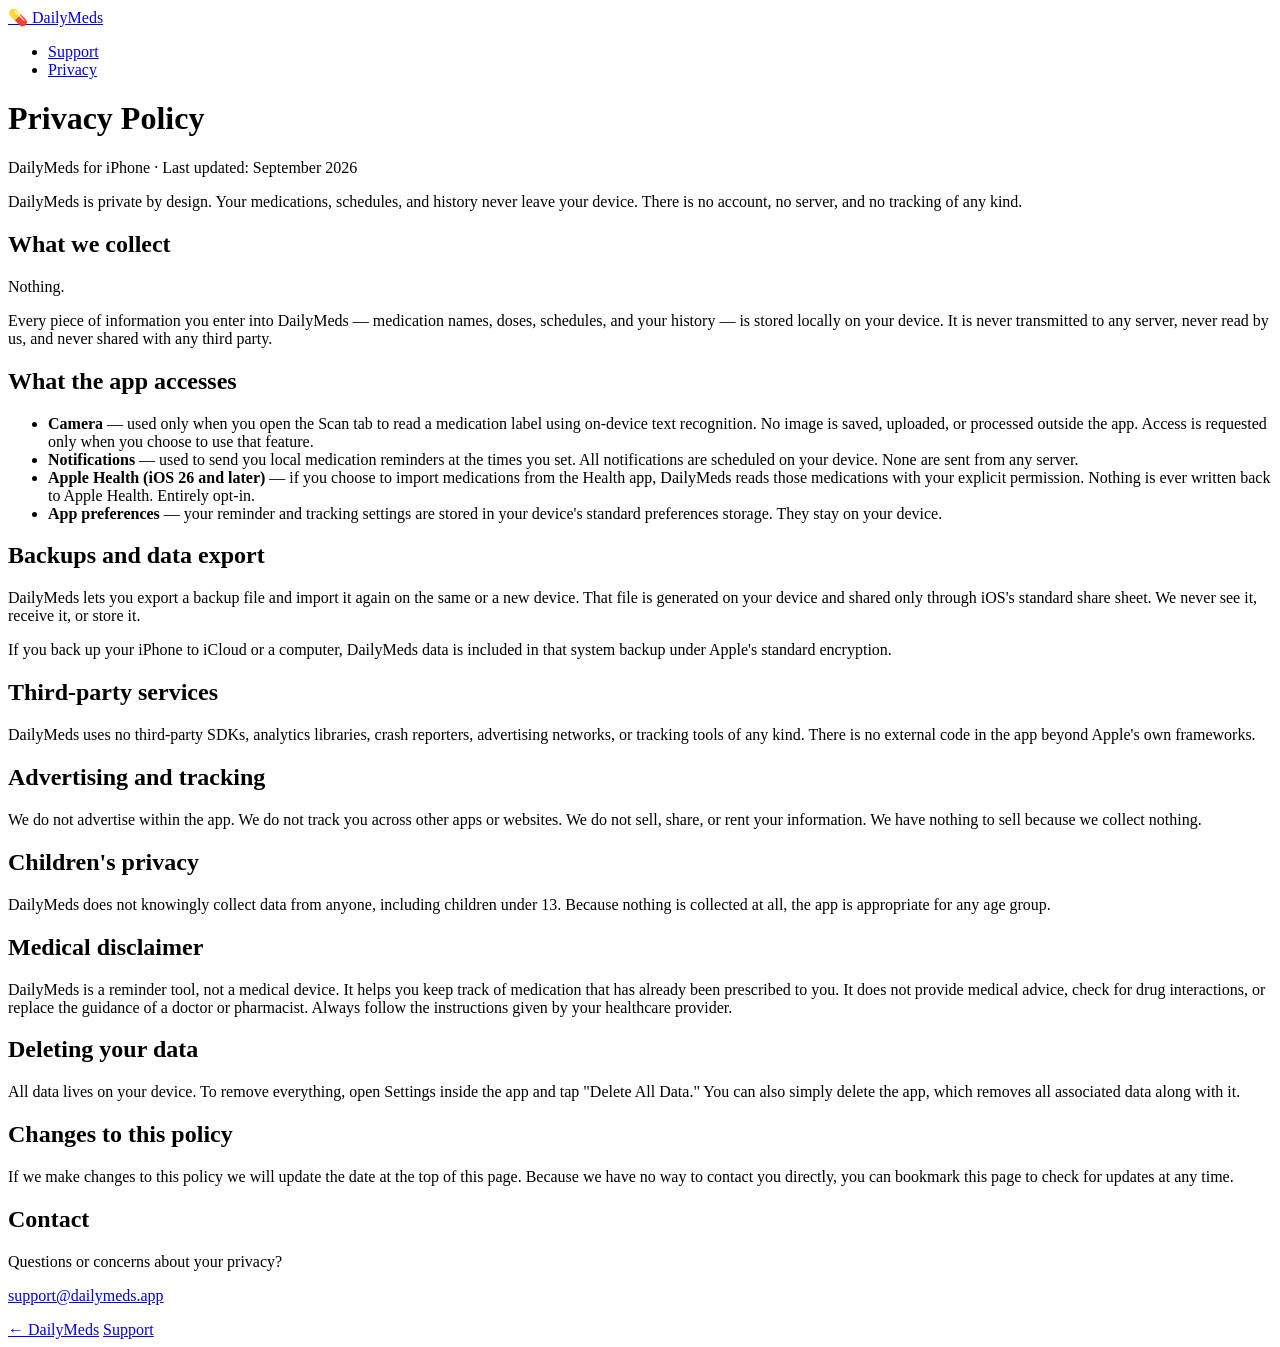
==== web/privacy/index.html @ ecca373b "Add web: landing page, support, privacy (dailymeds.figoodle.com)" ====
<!DOCTYPE html>
<html lang="en">
<head>
  <meta charset="UTF-8" />
  <meta name="viewport" content="width=device-width, initial-scale=1.0" />
  <title>Privacy Policy — DailyMeds</title>
  <link rel="stylesheet" href="/style.css" />
  <meta name="robots" content="noindex" />
</head>
<body>

<nav>
  <a class="nav-brand" href="/">💊 DailyMeds</a>
  <ul class="nav-links">
    <li><a href="/support/">Support</a></li>
    <li><a href="/privacy/">Privacy</a></li>
  </ul>
</nav>

<div class="page-header">
  <h1>Privacy Policy</h1>
  <p class="meta">DailyMeds for iPhone · Last updated: September 2026</p>
</div>

<section>
  <div class="highlight">
    DailyMeds is private by design. Your medications, schedules, and history never leave your device. There is no account, no server, and no tracking of any kind.
  </div>
</section>

<section>
  <h2>What we collect</h2>
  <p>Nothing.</p>
  <p>Every piece of information you enter into DailyMeds — medication names, doses, schedules, and your history — is stored locally on your device. It is never transmitted to any server, never read by us, and never shared with any third party.</p>
</section>

<section>
  <h2>What the app accesses</h2>
  <ul>
    <li><strong>Camera</strong> — used only when you open the Scan tab to read a medication label using on-device text recognition. No image is saved, uploaded, or processed outside the app. Access is requested only when you choose to use that feature.</li>
    <li><strong>Notifications</strong> — used to send you local medication reminders at the times you set. All notifications are scheduled on your device. None are sent from any server.</li>
    <li><strong>Apple Health (iOS 26 and later)</strong> — if you choose to import medications from the Health app, DailyMeds reads those medications with your explicit permission. Nothing is ever written back to Apple Health. Entirely opt-in.</li>
    <li><strong>App preferences</strong> — your reminder and tracking settings are stored in your device's standard preferences storage. They stay on your device.</li>
  </ul>
</section>

<section>
  <h2>Backups and data export</h2>
  <p>DailyMeds lets you export a backup file and import it again on the same or a new device. That file is generated on your device and shared only through iOS's standard share sheet. We never see it, receive it, or store it.</p>
  <p>If you back up your iPhone to iCloud or a computer, DailyMeds data is included in that system backup under Apple's standard encryption.</p>
</section>

<section>
  <h2>Third-party services</h2>
  <p>DailyMeds uses no third-party SDKs, analytics libraries, crash reporters, advertising networks, or tracking tools of any kind. There is no external code in the app beyond Apple's own frameworks.</p>
</section>

<section>
  <h2>Advertising and tracking</h2>
  <p>We do not advertise within the app. We do not track you across other apps or websites. We do not sell, share, or rent your information. We have nothing to sell because we collect nothing.</p>
</section>

<section>
  <h2>Children's privacy</h2>
  <p>DailyMeds does not knowingly collect data from anyone, including children under 13. Because nothing is collected at all, the app is appropriate for any age group.</p>
</section>

<section>
  <h2>Medical disclaimer</h2>
  <p>DailyMeds is a reminder tool, not a medical device. It helps you keep track of medication that has already been prescribed to you. It does not provide medical advice, check for drug interactions, or replace the guidance of a doctor or pharmacist. Always follow the instructions given by your healthcare provider.</p>
</section>

<section>
  <h2>Deleting your data</h2>
  <p>All data lives on your device. To remove everything, open Settings inside the app and tap "Delete All Data." You can also simply delete the app, which removes all associated data along with it.</p>
</section>

<section>
  <h2>Changes to this policy</h2>
  <p>If we make changes to this policy we will update the date at the top of this page. Because we have no way to contact you directly, you can bookmark this page to check for updates at any time.</p>
</section>

<section>
  <h2>Contact</h2>
  <div class="contact-box">
    <p>Questions or concerns about your privacy?</p>
    <p style="margin-top:10px;"><a href="mailto:support@dailymeds.app">support@dailymeds.app</a></p>
  </div>
</section>

<footer>
  <span><a href="/">← DailyMeds</a></span>
  <span><a href="/support/">Support</a></span>
</footer>

</body>
</html>
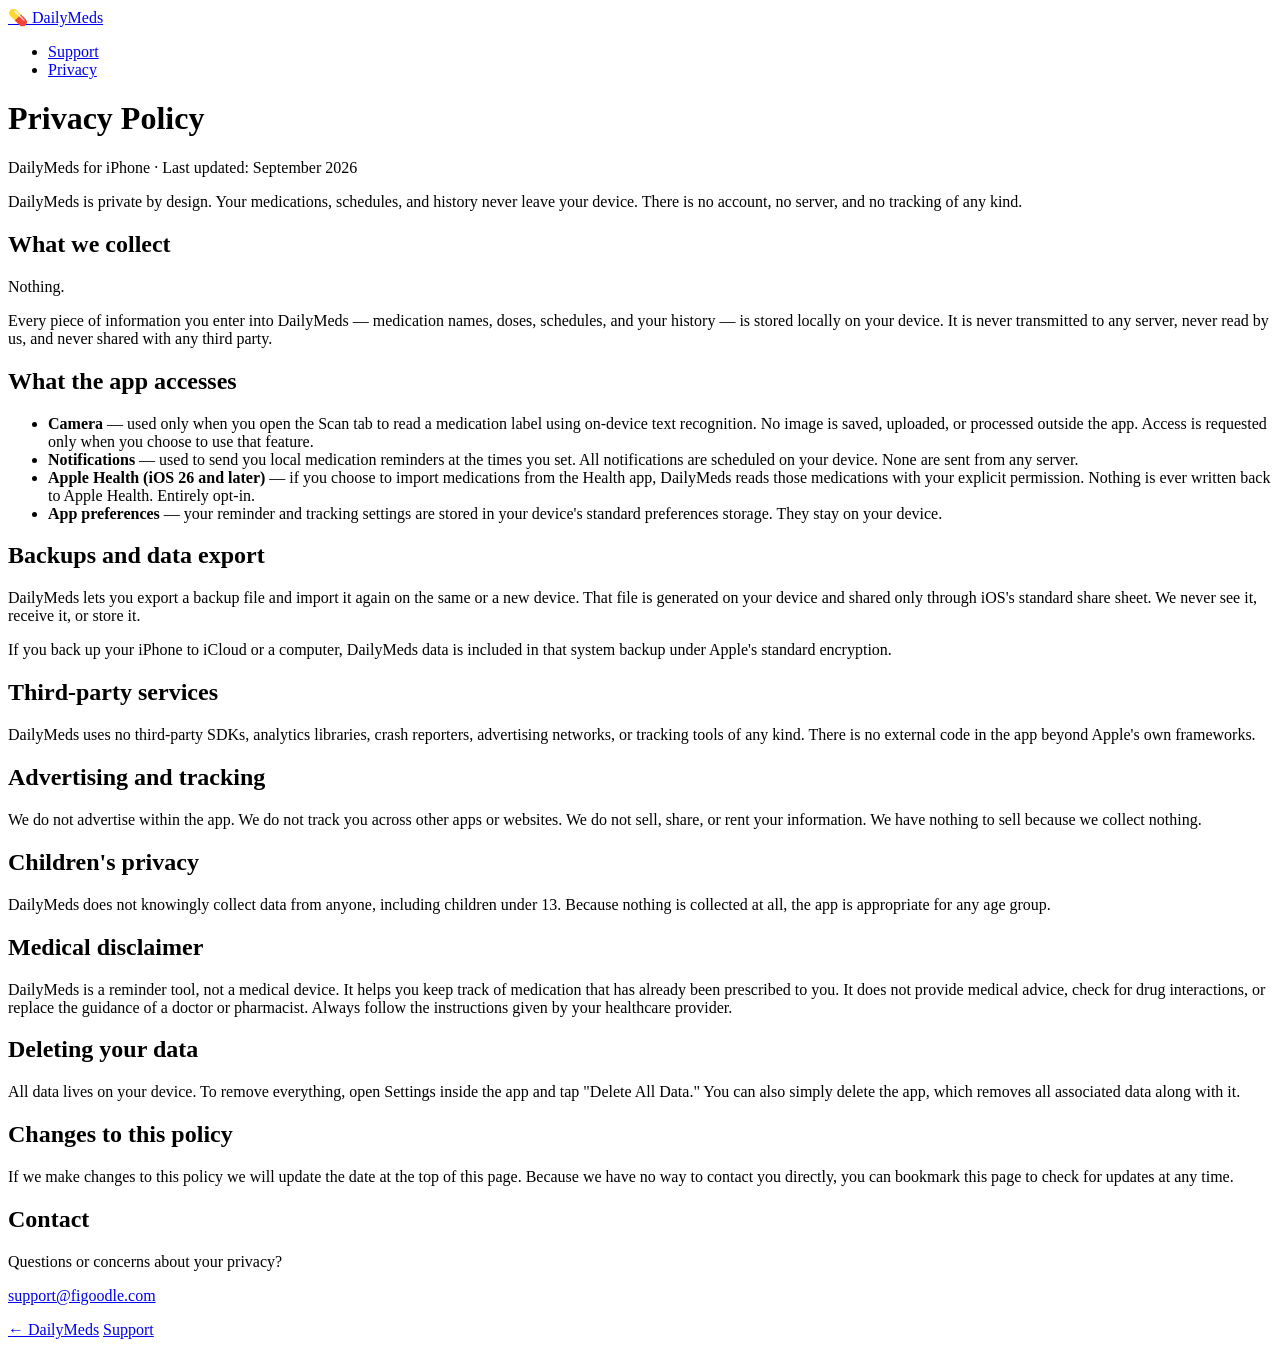
==== commit 836a145a: "web: update support email to support@figoodle.com" ====
--- a/web/privacy/index.html
+++ b/web/privacy/index.html
@@ -84,7 +84,7 @@
   <h2>Contact</h2>
   <div class="contact-box">
     <p>Questions or concerns about your privacy?</p>
-    <p style="margin-top:10px;"><a href="mailto:support@dailymeds.app">support@dailymeds.app</a></p>
+    <p style="margin-top:10px;"><a href="mailto:support@figoodle.com">support@figoodle.com</a></p>
   </div>
 </section>
 
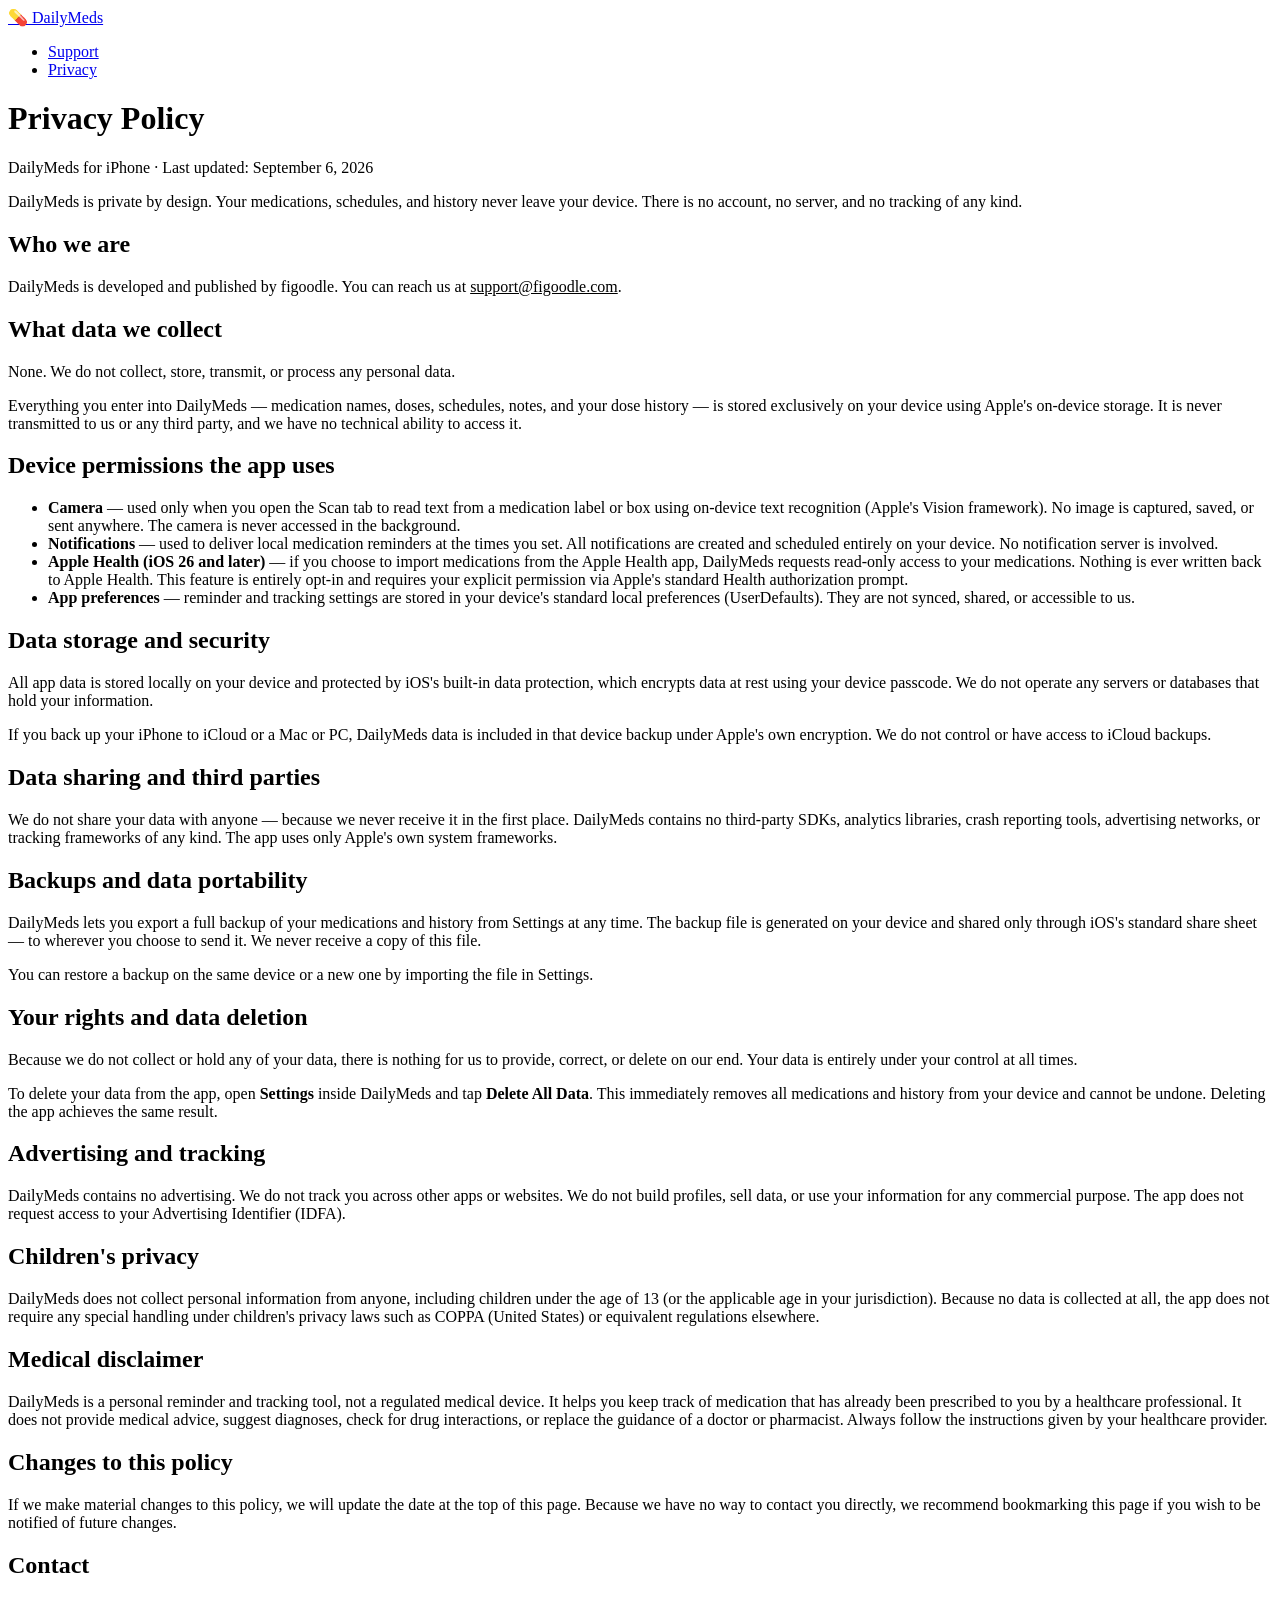
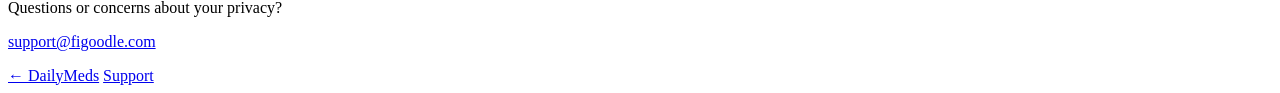
==== commit 58abdfa7: "web: expand privacy policy to cover all Apple-recommended sections" ====
--- a/web/privacy/index.html
+++ b/web/privacy/index.html
@@ -19,7 +19,7 @@
 
 <div class="page-header">
   <h1>Privacy Policy</h1>
-  <p class="meta">DailyMeds for iPhone · Last updated: September 2026</p>
+  <p class="meta">DailyMeds for iPhone · Last updated: September 6, 2026</p>
 </div>
 
 <section>
@@ -29,55 +29,67 @@
 </section>
 
 <section>
-  <h2>What we collect</h2>
-  <p>Nothing.</p>
-  <p>Every piece of information you enter into DailyMeds — medication names, doses, schedules, and your history — is stored locally on your device. It is never transmitted to any server, never read by us, and never shared with any third party.</p>
+  <h2>Who we are</h2>
+  <p>DailyMeds is developed and published by figoodle. You can reach us at <a href="mailto:support@figoodle.com" style="color:var(--accent);">support@figoodle.com</a>.</p>
 </section>
 
 <section>
-  <h2>What the app accesses</h2>
+  <h2>What data we collect</h2>
+  <p>None. We do not collect, store, transmit, or process any personal data.</p>
+  <p>Everything you enter into DailyMeds — medication names, doses, schedules, notes, and your dose history — is stored exclusively on your device using Apple's on-device storage. It is never transmitted to us or any third party, and we have no technical ability to access it.</p>
+</section>
+
+<section>
+  <h2>Device permissions the app uses</h2>
   <ul>
-    <li><strong>Camera</strong> — used only when you open the Scan tab to read a medication label using on-device text recognition. No image is saved, uploaded, or processed outside the app. Access is requested only when you choose to use that feature.</li>
-    <li><strong>Notifications</strong> — used to send you local medication reminders at the times you set. All notifications are scheduled on your device. None are sent from any server.</li>
-    <li><strong>Apple Health (iOS 26 and later)</strong> — if you choose to import medications from the Health app, DailyMeds reads those medications with your explicit permission. Nothing is ever written back to Apple Health. Entirely opt-in.</li>
-    <li><strong>App preferences</strong> — your reminder and tracking settings are stored in your device's standard preferences storage. They stay on your device.</li>
+    <li><strong>Camera</strong> — used only when you open the Scan tab to read text from a medication label or box using on-device text recognition (Apple's Vision framework). No image is captured, saved, or sent anywhere. The camera is never accessed in the background.</li>
+    <li><strong>Notifications</strong> — used to deliver local medication reminders at the times you set. All notifications are created and scheduled entirely on your device. No notification server is involved.</li>
+    <li><strong>Apple Health (iOS 26 and later)</strong> — if you choose to import medications from the Apple Health app, DailyMeds requests read-only access to your medications. Nothing is ever written back to Apple Health. This feature is entirely opt-in and requires your explicit permission via Apple's standard Health authorization prompt.</li>
+    <li><strong>App preferences</strong> — reminder and tracking settings are stored in your device's standard local preferences (UserDefaults). They are not synced, shared, or accessible to us.</li>
   </ul>
 </section>
 
 <section>
-  <h2>Backups and data export</h2>
-  <p>DailyMeds lets you export a backup file and import it again on the same or a new device. That file is generated on your device and shared only through iOS's standard share sheet. We never see it, receive it, or store it.</p>
-  <p>If you back up your iPhone to iCloud or a computer, DailyMeds data is included in that system backup under Apple's standard encryption.</p>
+  <h2>Data storage and security</h2>
+  <p>All app data is stored locally on your device and protected by iOS's built-in data protection, which encrypts data at rest using your device passcode. We do not operate any servers or databases that hold your information.</p>
+  <p>If you back up your iPhone to iCloud or a Mac or PC, DailyMeds data is included in that device backup under Apple's own encryption. We do not control or have access to iCloud backups.</p>
 </section>
 
 <section>
-  <h2>Third-party services</h2>
-  <p>DailyMeds uses no third-party SDKs, analytics libraries, crash reporters, advertising networks, or tracking tools of any kind. There is no external code in the app beyond Apple's own frameworks.</p>
+  <h2>Data sharing and third parties</h2>
+  <p>We do not share your data with anyone — because we never receive it in the first place. DailyMeds contains no third-party SDKs, analytics libraries, crash reporting tools, advertising networks, or tracking frameworks of any kind. The app uses only Apple's own system frameworks.</p>
+</section>
+
+<section>
+  <h2>Backups and data portability</h2>
+  <p>DailyMeds lets you export a full backup of your medications and history from Settings at any time. The backup file is generated on your device and shared only through iOS's standard share sheet — to wherever you choose to send it. We never receive a copy of this file.</p>
+  <p>You can restore a backup on the same device or a new one by importing the file in Settings.</p>
+</section>
+
+<section>
+  <h2>Your rights and data deletion</h2>
+  <p>Because we do not collect or hold any of your data, there is nothing for us to provide, correct, or delete on our end. Your data is entirely under your control at all times.</p>
+  <p>To delete your data from the app, open <strong>Settings</strong> inside DailyMeds and tap <strong>Delete All Data</strong>. This immediately removes all medications and history from your device and cannot be undone. Deleting the app achieves the same result.</p>
 </section>
 
 <section>
   <h2>Advertising and tracking</h2>
-  <p>We do not advertise within the app. We do not track you across other apps or websites. We do not sell, share, or rent your information. We have nothing to sell because we collect nothing.</p>
+  <p>DailyMeds contains no advertising. We do not track you across other apps or websites. We do not build profiles, sell data, or use your information for any commercial purpose. The app does not request access to your Advertising Identifier (IDFA).</p>
 </section>
 
 <section>
   <h2>Children's privacy</h2>
-  <p>DailyMeds does not knowingly collect data from anyone, including children under 13. Because nothing is collected at all, the app is appropriate for any age group.</p>
+  <p>DailyMeds does not collect personal information from anyone, including children under the age of 13 (or the applicable age in your jurisdiction). Because no data is collected at all, the app does not require any special handling under children's privacy laws such as COPPA (United States) or equivalent regulations elsewhere.</p>
 </section>
 
 <section>
   <h2>Medical disclaimer</h2>
-  <p>DailyMeds is a reminder tool, not a medical device. It helps you keep track of medication that has already been prescribed to you. It does not provide medical advice, check for drug interactions, or replace the guidance of a doctor or pharmacist. Always follow the instructions given by your healthcare provider.</p>
-</section>
-
-<section>
-  <h2>Deleting your data</h2>
-  <p>All data lives on your device. To remove everything, open Settings inside the app and tap "Delete All Data." You can also simply delete the app, which removes all associated data along with it.</p>
+  <p>DailyMeds is a personal reminder and tracking tool, not a regulated medical device. It helps you keep track of medication that has already been prescribed to you by a healthcare professional. It does not provide medical advice, suggest diagnoses, check for drug interactions, or replace the guidance of a doctor or pharmacist. Always follow the instructions given by your healthcare provider.</p>
 </section>
 
 <section>
   <h2>Changes to this policy</h2>
-  <p>If we make changes to this policy we will update the date at the top of this page. Because we have no way to contact you directly, you can bookmark this page to check for updates at any time.</p>
+  <p>If we make material changes to this policy, we will update the date at the top of this page. Because we have no way to contact you directly, we recommend bookmarking this page if you wish to be notified of future changes.</p>
 </section>
 
 <section>
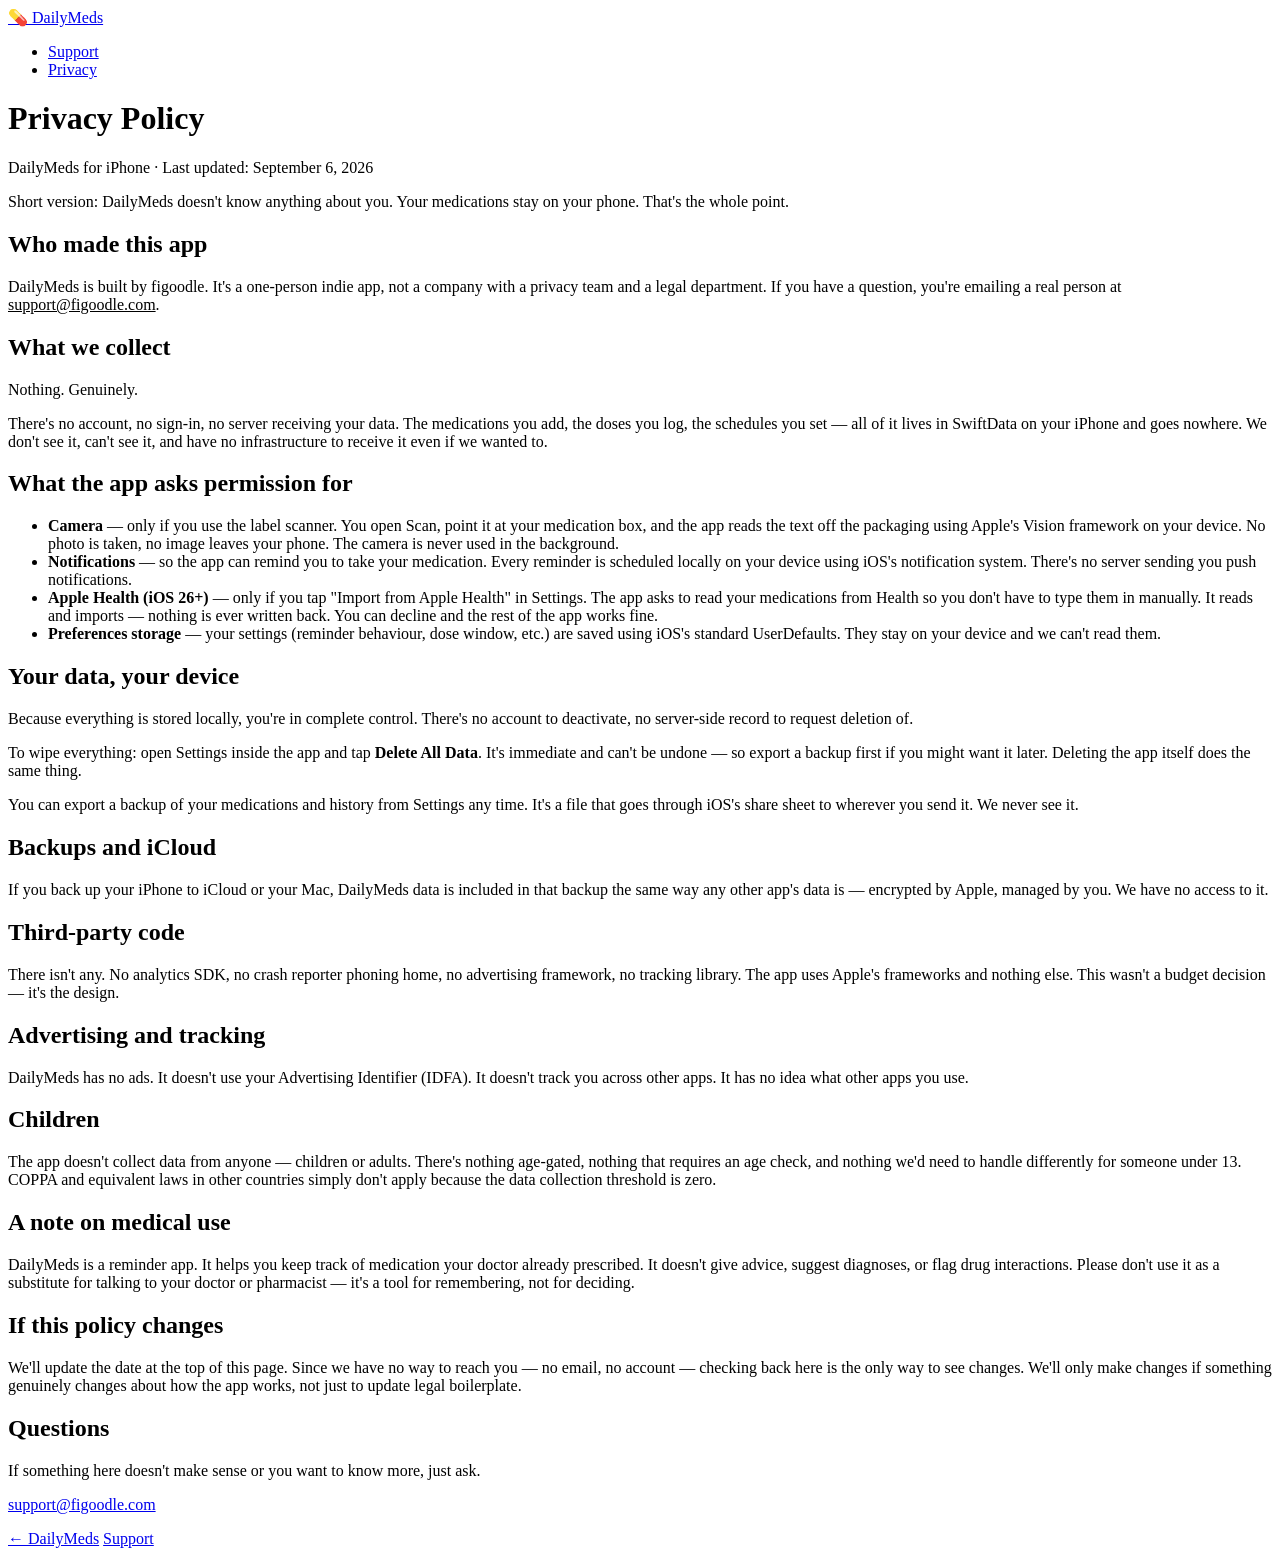
==== commit 5a3d1baf: "web: rewrite privacy policy in plain human voice" ====
--- a/web/privacy/index.html
+++ b/web/privacy/index.html
@@ -24,78 +24,72 @@
 
 <section>
   <div class="highlight">
-    DailyMeds is private by design. Your medications, schedules, and history never leave your device. There is no account, no server, and no tracking of any kind.
+    Short version: DailyMeds doesn't know anything about you. Your medications stay on your phone. That's the whole point.
   </div>
 </section>
 
 <section>
-  <h2>Who we are</h2>
-  <p>DailyMeds is developed and published by figoodle. You can reach us at <a href="mailto:support@figoodle.com" style="color:var(--accent);">support@figoodle.com</a>.</p>
+  <h2>Who made this app</h2>
+  <p>DailyMeds is built by figoodle. It's a one-person indie app, not a company with a privacy team and a legal department. If you have a question, you're emailing a real person at <a href="mailto:support@figoodle.com" style="color:var(--accent);">support@figoodle.com</a>.</p>
 </section>
 
 <section>
-  <h2>What data we collect</h2>
-  <p>None. We do not collect, store, transmit, or process any personal data.</p>
-  <p>Everything you enter into DailyMeds — medication names, doses, schedules, notes, and your dose history — is stored exclusively on your device using Apple's on-device storage. It is never transmitted to us or any third party, and we have no technical ability to access it.</p>
+  <h2>What we collect</h2>
+  <p>Nothing. Genuinely.</p>
+  <p>There's no account, no sign-in, no server receiving your data. The medications you add, the doses you log, the schedules you set — all of it lives in SwiftData on your iPhone and goes nowhere. We don't see it, can't see it, and have no infrastructure to receive it even if we wanted to.</p>
 </section>
 
 <section>
-  <h2>Device permissions the app uses</h2>
+  <h2>What the app asks permission for</h2>
   <ul>
-    <li><strong>Camera</strong> — used only when you open the Scan tab to read text from a medication label or box using on-device text recognition (Apple's Vision framework). No image is captured, saved, or sent anywhere. The camera is never accessed in the background.</li>
-    <li><strong>Notifications</strong> — used to deliver local medication reminders at the times you set. All notifications are created and scheduled entirely on your device. No notification server is involved.</li>
-    <li><strong>Apple Health (iOS 26 and later)</strong> — if you choose to import medications from the Apple Health app, DailyMeds requests read-only access to your medications. Nothing is ever written back to Apple Health. This feature is entirely opt-in and requires your explicit permission via Apple's standard Health authorization prompt.</li>
-    <li><strong>App preferences</strong> — reminder and tracking settings are stored in your device's standard local preferences (UserDefaults). They are not synced, shared, or accessible to us.</li>
+    <li><strong>Camera</strong> — only if you use the label scanner. You open Scan, point it at your medication box, and the app reads the text off the packaging using Apple's Vision framework on your device. No photo is taken, no image leaves your phone. The camera is never used in the background.</li>
+    <li><strong>Notifications</strong> — so the app can remind you to take your medication. Every reminder is scheduled locally on your device using iOS's notification system. There's no server sending you push notifications.</li>
+    <li><strong>Apple Health (iOS 26+)</strong> — only if you tap "Import from Apple Health" in Settings. The app asks to read your medications from Health so you don't have to type them in manually. It reads and imports — nothing is ever written back. You can decline and the rest of the app works fine.</li>
+    <li><strong>Preferences storage</strong> — your settings (reminder behaviour, dose window, etc.) are saved using iOS's standard UserDefaults. They stay on your device and we can't read them.</li>
   </ul>
 </section>
 
 <section>
-  <h2>Data storage and security</h2>
-  <p>All app data is stored locally on your device and protected by iOS's built-in data protection, which encrypts data at rest using your device passcode. We do not operate any servers or databases that hold your information.</p>
-  <p>If you back up your iPhone to iCloud or a Mac or PC, DailyMeds data is included in that device backup under Apple's own encryption. We do not control or have access to iCloud backups.</p>
+  <h2>Your data, your device</h2>
+  <p>Because everything is stored locally, you're in complete control. There's no account to deactivate, no server-side record to request deletion of.</p>
+  <p>To wipe everything: open Settings inside the app and tap <strong>Delete All Data</strong>. It's immediate and can't be undone — so export a backup first if you might want it later. Deleting the app itself does the same thing.</p>
+  <p>You can export a backup of your medications and history from Settings any time. It's a file that goes through iOS's share sheet to wherever you send it. We never see it.</p>
 </section>
 
 <section>
-  <h2>Data sharing and third parties</h2>
-  <p>We do not share your data with anyone — because we never receive it in the first place. DailyMeds contains no third-party SDKs, analytics libraries, crash reporting tools, advertising networks, or tracking frameworks of any kind. The app uses only Apple's own system frameworks.</p>
+  <h2>Backups and iCloud</h2>
+  <p>If you back up your iPhone to iCloud or your Mac, DailyMeds data is included in that backup the same way any other app's data is — encrypted by Apple, managed by you. We have no access to it.</p>
 </section>
 
 <section>
-  <h2>Backups and data portability</h2>
-  <p>DailyMeds lets you export a full backup of your medications and history from Settings at any time. The backup file is generated on your device and shared only through iOS's standard share sheet — to wherever you choose to send it. We never receive a copy of this file.</p>
-  <p>You can restore a backup on the same device or a new one by importing the file in Settings.</p>
-</section>
-
-<section>
-  <h2>Your rights and data deletion</h2>
-  <p>Because we do not collect or hold any of your data, there is nothing for us to provide, correct, or delete on our end. Your data is entirely under your control at all times.</p>
-  <p>To delete your data from the app, open <strong>Settings</strong> inside DailyMeds and tap <strong>Delete All Data</strong>. This immediately removes all medications and history from your device and cannot be undone. Deleting the app achieves the same result.</p>
+  <h2>Third-party code</h2>
+  <p>There isn't any. No analytics SDK, no crash reporter phoning home, no advertising framework, no tracking library. The app uses Apple's frameworks and nothing else. This wasn't a budget decision — it's the design.</p>
 </section>
 
 <section>
   <h2>Advertising and tracking</h2>
-  <p>DailyMeds contains no advertising. We do not track you across other apps or websites. We do not build profiles, sell data, or use your information for any commercial purpose. The app does not request access to your Advertising Identifier (IDFA).</p>
+  <p>DailyMeds has no ads. It doesn't use your Advertising Identifier (IDFA). It doesn't track you across other apps. It has no idea what other apps you use.</p>
 </section>
 
 <section>
-  <h2>Children's privacy</h2>
-  <p>DailyMeds does not collect personal information from anyone, including children under the age of 13 (or the applicable age in your jurisdiction). Because no data is collected at all, the app does not require any special handling under children's privacy laws such as COPPA (United States) or equivalent regulations elsewhere.</p>
+  <h2>Children</h2>
+  <p>The app doesn't collect data from anyone — children or adults. There's nothing age-gated, nothing that requires an age check, and nothing we'd need to handle differently for someone under 13. COPPA and equivalent laws in other countries simply don't apply because the data collection threshold is zero.</p>
 </section>
 
 <section>
-  <h2>Medical disclaimer</h2>
-  <p>DailyMeds is a personal reminder and tracking tool, not a regulated medical device. It helps you keep track of medication that has already been prescribed to you by a healthcare professional. It does not provide medical advice, suggest diagnoses, check for drug interactions, or replace the guidance of a doctor or pharmacist. Always follow the instructions given by your healthcare provider.</p>
+  <h2>A note on medical use</h2>
+  <p>DailyMeds is a reminder app. It helps you keep track of medication your doctor already prescribed. It doesn't give advice, suggest diagnoses, or flag drug interactions. Please don't use it as a substitute for talking to your doctor or pharmacist — it's a tool for remembering, not for deciding.</p>
 </section>
 
 <section>
-  <h2>Changes to this policy</h2>
-  <p>If we make material changes to this policy, we will update the date at the top of this page. Because we have no way to contact you directly, we recommend bookmarking this page if you wish to be notified of future changes.</p>
+  <h2>If this policy changes</h2>
+  <p>We'll update the date at the top of this page. Since we have no way to reach you — no email, no account — checking back here is the only way to see changes. We'll only make changes if something genuinely changes about how the app works, not just to update legal boilerplate.</p>
 </section>
 
 <section>
-  <h2>Contact</h2>
+  <h2>Questions</h2>
   <div class="contact-box">
-    <p>Questions or concerns about your privacy?</p>
+    <p>If something here doesn't make sense or you want to know more, just ask.</p>
     <p style="margin-top:10px;"><a href="mailto:support@figoodle.com">support@figoodle.com</a></p>
   </div>
 </section>
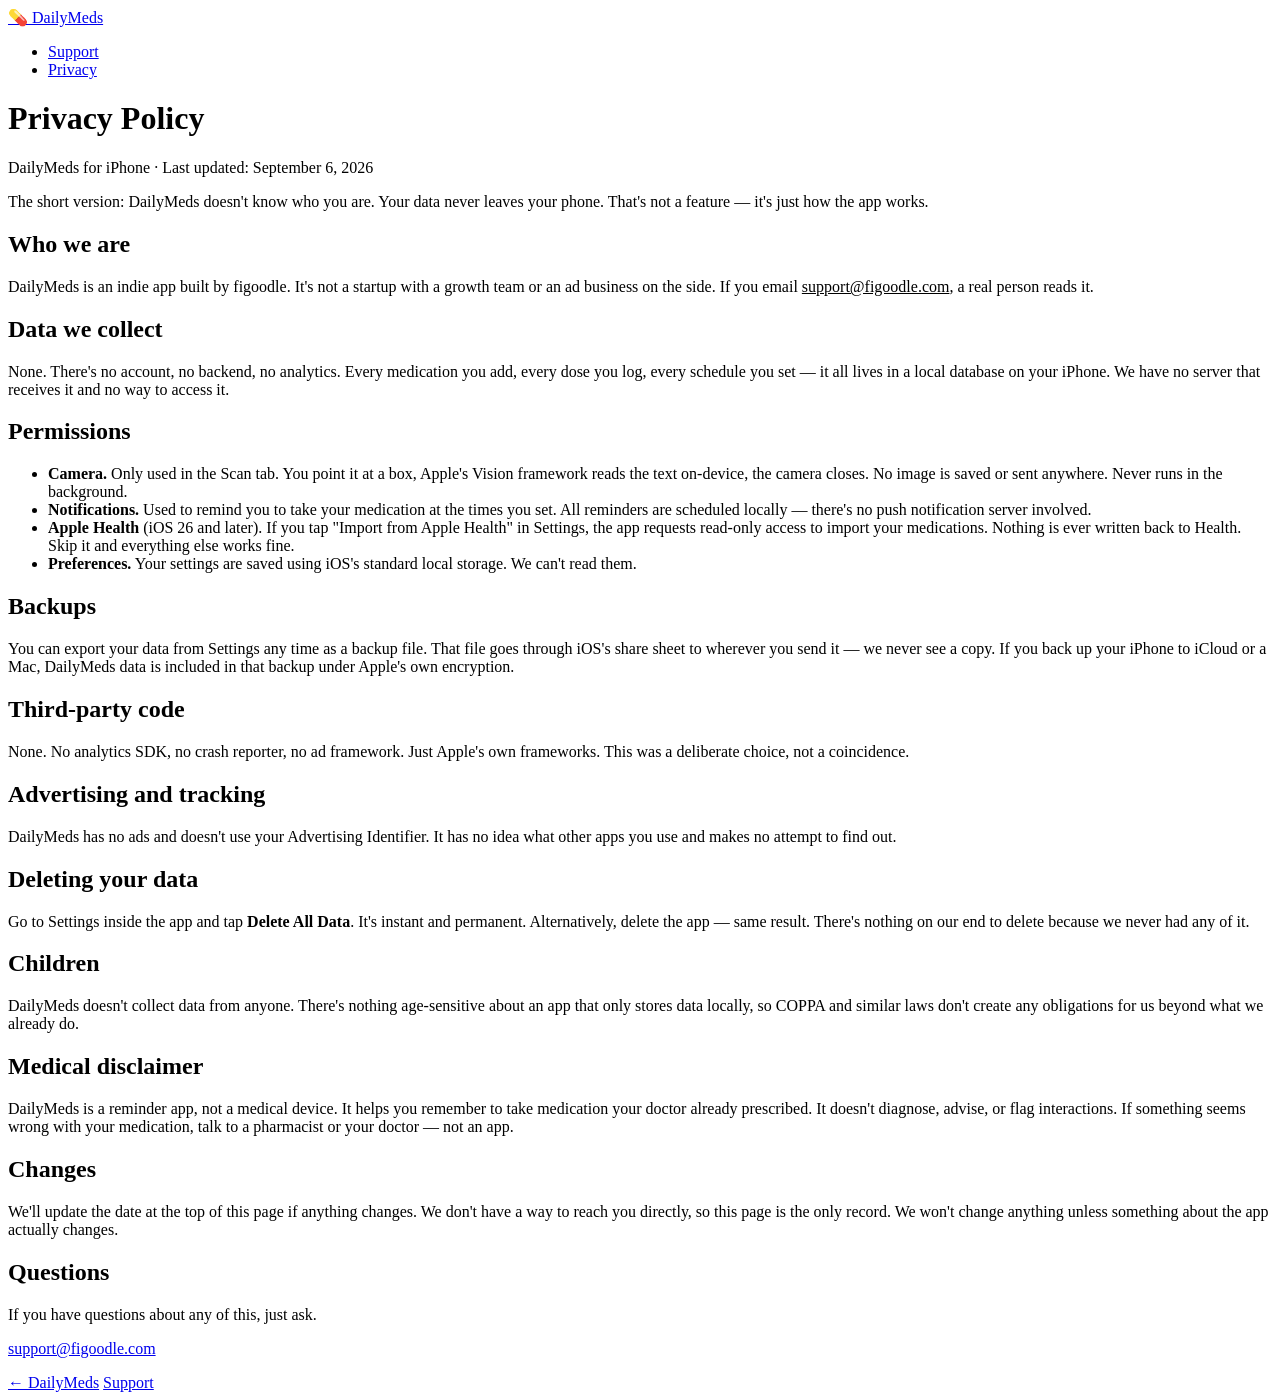
==== commit 0bbd5b10: "web: tighten privacy policy — Overcast-style directness" ====
--- a/web/privacy/index.html
+++ b/web/privacy/index.html
@@ -24,72 +24,77 @@
 
 <section>
   <div class="highlight">
-    Short version: DailyMeds doesn't know anything about you. Your medications stay on your phone. That's the whole point.
+    The short version: DailyMeds doesn't know who you are. Your data never leaves your phone. That's not a feature — it's just how the app works.
   </div>
 </section>
 
 <section>
-  <h2>Who made this app</h2>
-  <p>DailyMeds is built by figoodle. It's a one-person indie app, not a company with a privacy team and a legal department. If you have a question, you're emailing a real person at <a href="mailto:support@figoodle.com" style="color:var(--accent);">support@figoodle.com</a>.</p>
+  <h2>Who we are</h2>
+  <p>DailyMeds is an indie app built by figoodle. It's not a startup with a growth team or an ad business on the side. If you email <a href="mailto:support@figoodle.com" style="color:var(--accent);">support@figoodle.com</a>, a real person reads it.</p>
 </section>
 
 <section>
-  <h2>What we collect</h2>
-  <p>Nothing. Genuinely.</p>
-  <p>There's no account, no sign-in, no server receiving your data. The medications you add, the doses you log, the schedules you set — all of it lives in SwiftData on your iPhone and goes nowhere. We don't see it, can't see it, and have no infrastructure to receive it even if we wanted to.</p>
+  <h2>Data we collect</h2>
+  <p>None. There's no account, no backend, no analytics. Every medication you add, every dose you log, every schedule you set — it all lives in a local database on your iPhone. We have no server that receives it and no way to access it.</p>
 </section>
 
 <section>
-  <h2>What the app asks permission for</h2>
+  <h2>Permissions</h2>
   <ul>
-    <li><strong>Camera</strong> — only if you use the label scanner. You open Scan, point it at your medication box, and the app reads the text off the packaging using Apple's Vision framework on your device. No photo is taken, no image leaves your phone. The camera is never used in the background.</li>
-    <li><strong>Notifications</strong> — so the app can remind you to take your medication. Every reminder is scheduled locally on your device using iOS's notification system. There's no server sending you push notifications.</li>
-    <li><strong>Apple Health (iOS 26+)</strong> — only if you tap "Import from Apple Health" in Settings. The app asks to read your medications from Health so you don't have to type them in manually. It reads and imports — nothing is ever written back. You can decline and the rest of the app works fine.</li>
-    <li><strong>Preferences storage</strong> — your settings (reminder behaviour, dose window, etc.) are saved using iOS's standard UserDefaults. They stay on your device and we can't read them.</li>
+    <li>
+      <strong>Camera.</strong> Only used in the Scan tab. You point it at a box, Apple's Vision framework reads the text on-device, the camera closes. No image is saved or sent anywhere. Never runs in the background.
+    </li>
+    <li>
+      <strong>Notifications.</strong> Used to remind you to take your medication at the times you set. All reminders are scheduled locally — there's no push notification server involved.
+    </li>
+    <li>
+      <strong>Apple Health</strong> (iOS 26 and later). If you tap "Import from Apple Health" in Settings, the app requests read-only access to import your medications. Nothing is ever written back to Health. Skip it and everything else works fine.
+    </li>
+    <li>
+      <strong>Preferences.</strong> Your settings are saved using iOS's standard local storage. We can't read them.
+    </li>
   </ul>
 </section>
 
 <section>
-  <h2>Your data, your device</h2>
-  <p>Because everything is stored locally, you're in complete control. There's no account to deactivate, no server-side record to request deletion of.</p>
-  <p>To wipe everything: open Settings inside the app and tap <strong>Delete All Data</strong>. It's immediate and can't be undone — so export a backup first if you might want it later. Deleting the app itself does the same thing.</p>
-  <p>You can export a backup of your medications and history from Settings any time. It's a file that goes through iOS's share sheet to wherever you send it. We never see it.</p>
-</section>
-
-<section>
-  <h2>Backups and iCloud</h2>
-  <p>If you back up your iPhone to iCloud or your Mac, DailyMeds data is included in that backup the same way any other app's data is — encrypted by Apple, managed by you. We have no access to it.</p>
+  <h2>Backups</h2>
+  <p>You can export your data from Settings any time as a backup file. That file goes through iOS's share sheet to wherever you send it — we never see a copy. If you back up your iPhone to iCloud or a Mac, DailyMeds data is included in that backup under Apple's own encryption.</p>
 </section>
 
 <section>
   <h2>Third-party code</h2>
-  <p>There isn't any. No analytics SDK, no crash reporter phoning home, no advertising framework, no tracking library. The app uses Apple's frameworks and nothing else. This wasn't a budget decision — it's the design.</p>
+  <p>None. No analytics SDK, no crash reporter, no ad framework. Just Apple's own frameworks. This was a deliberate choice, not a coincidence.</p>
 </section>
 
 <section>
   <h2>Advertising and tracking</h2>
-  <p>DailyMeds has no ads. It doesn't use your Advertising Identifier (IDFA). It doesn't track you across other apps. It has no idea what other apps you use.</p>
+  <p>DailyMeds has no ads and doesn't use your Advertising Identifier. It has no idea what other apps you use and makes no attempt to find out.</p>
+</section>
+
+<section>
+  <h2>Deleting your data</h2>
+  <p>Go to Settings inside the app and tap <strong>Delete All Data</strong>. It's instant and permanent. Alternatively, delete the app — same result. There's nothing on our end to delete because we never had any of it.</p>
 </section>
 
 <section>
   <h2>Children</h2>
-  <p>The app doesn't collect data from anyone — children or adults. There's nothing age-gated, nothing that requires an age check, and nothing we'd need to handle differently for someone under 13. COPPA and equivalent laws in other countries simply don't apply because the data collection threshold is zero.</p>
+  <p>DailyMeds doesn't collect data from anyone. There's nothing age-sensitive about an app that only stores data locally, so COPPA and similar laws don't create any obligations for us beyond what we already do.</p>
 </section>
 
 <section>
-  <h2>A note on medical use</h2>
-  <p>DailyMeds is a reminder app. It helps you keep track of medication your doctor already prescribed. It doesn't give advice, suggest diagnoses, or flag drug interactions. Please don't use it as a substitute for talking to your doctor or pharmacist — it's a tool for remembering, not for deciding.</p>
+  <h2>Medical disclaimer</h2>
+  <p>DailyMeds is a reminder app, not a medical device. It helps you remember to take medication your doctor already prescribed. It doesn't diagnose, advise, or flag interactions. If something seems wrong with your medication, talk to a pharmacist or your doctor — not an app.</p>
 </section>
 
 <section>
-  <h2>If this policy changes</h2>
-  <p>We'll update the date at the top of this page. Since we have no way to reach you — no email, no account — checking back here is the only way to see changes. We'll only make changes if something genuinely changes about how the app works, not just to update legal boilerplate.</p>
+  <h2>Changes</h2>
+  <p>We'll update the date at the top of this page if anything changes. We don't have a way to reach you directly, so this page is the only record. We won't change anything unless something about the app actually changes.</p>
 </section>
 
 <section>
   <h2>Questions</h2>
   <div class="contact-box">
-    <p>If something here doesn't make sense or you want to know more, just ask.</p>
+    <p>If you have questions about any of this, just ask.</p>
     <p style="margin-top:10px;"><a href="mailto:support@figoodle.com">support@figoodle.com</a></p>
   </div>
 </section>
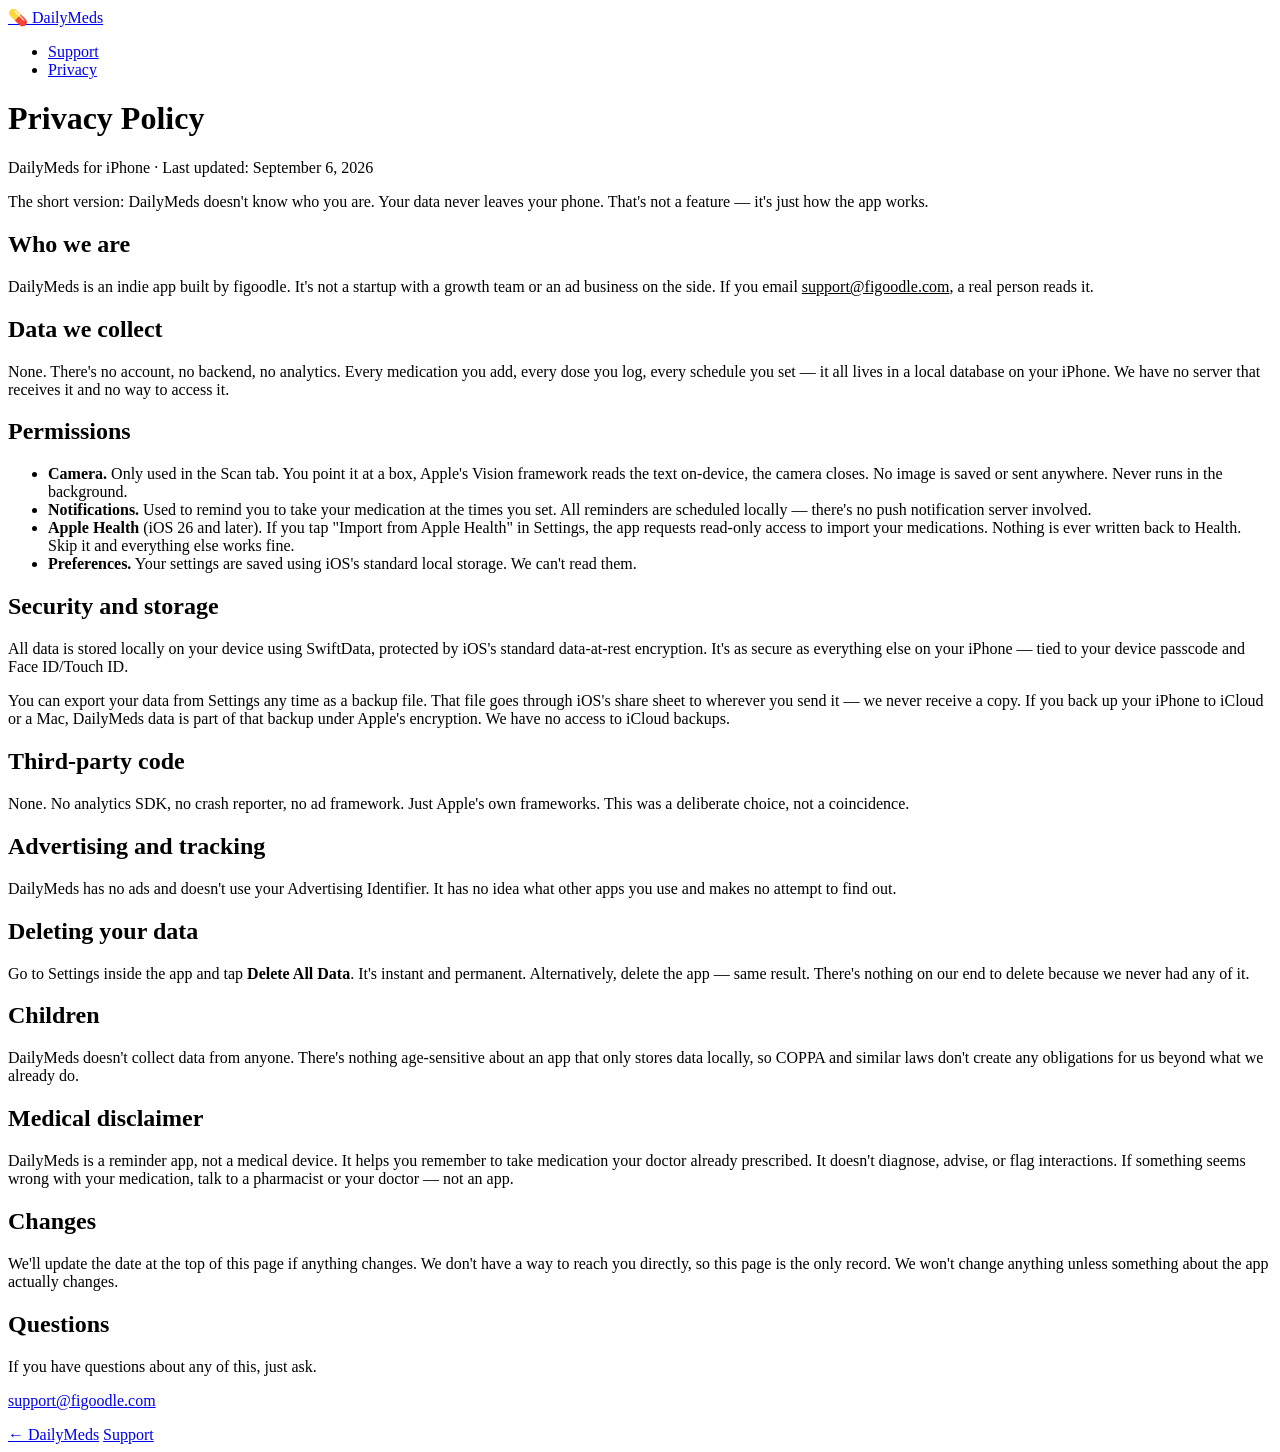
==== commit da874e63: "web: add security/storage section to privacy policy (Apple 5.1.1)" ====
--- a/web/privacy/index.html
+++ b/web/privacy/index.html
@@ -57,8 +57,9 @@
 </section>
 
 <section>
-  <h2>Backups</h2>
-  <p>You can export your data from Settings any time as a backup file. That file goes through iOS's share sheet to wherever you send it — we never see a copy. If you back up your iPhone to iCloud or a Mac, DailyMeds data is included in that backup under Apple's own encryption.</p>
+  <h2>Security and storage</h2>
+  <p>All data is stored locally on your device using SwiftData, protected by iOS's standard data-at-rest encryption. It's as secure as everything else on your iPhone — tied to your device passcode and Face ID/Touch ID.</p>
+  <p>You can export your data from Settings any time as a backup file. That file goes through iOS's share sheet to wherever you send it — we never receive a copy. If you back up your iPhone to iCloud or a Mac, DailyMeds data is part of that backup under Apple's encryption. We have no access to iCloud backups.</p>
 </section>
 
 <section>
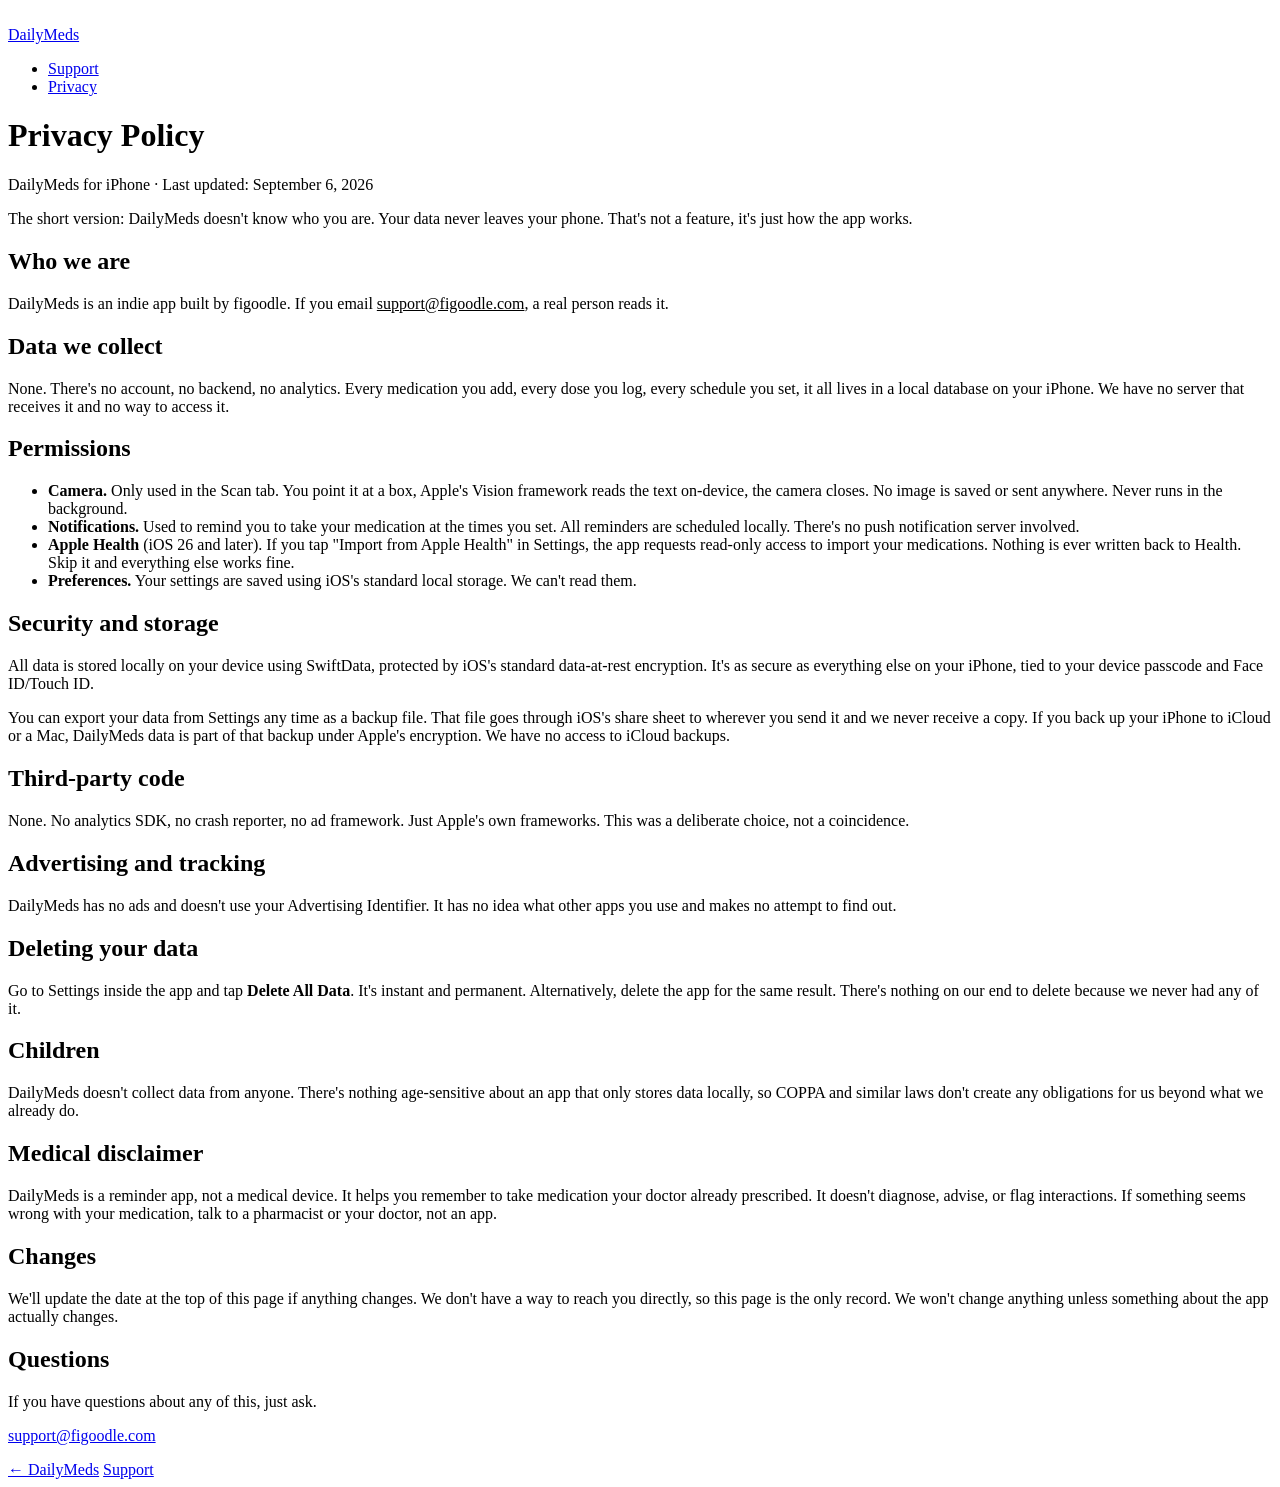
==== commit 099ba59d: "web: use real app icon in nav, remove em dashes and startup line from privacy" ====
--- a/web/privacy/index.html
+++ b/web/privacy/index.html
@@ -10,7 +10,10 @@
 <body>
 
 <nav>
-  <a class="nav-brand" href="/">💊 DailyMeds</a>
+  <a class="nav-brand" href="/">
+    <div class="logo-icon"><img src="/logo.png" alt="" /></div>
+    DailyMeds
+  </a>
   <ul class="nav-links">
     <li><a href="/support/">Support</a></li>
     <li><a href="/privacy/">Privacy</a></li>
@@ -24,18 +27,18 @@
 
 <section>
   <div class="highlight">
-    The short version: DailyMeds doesn't know who you are. Your data never leaves your phone. That's not a feature — it's just how the app works.
+    The short version: DailyMeds doesn't know who you are. Your data never leaves your phone. That's not a feature, it's just how the app works.
   </div>
 </section>
 
 <section>
   <h2>Who we are</h2>
-  <p>DailyMeds is an indie app built by figoodle. It's not a startup with a growth team or an ad business on the side. If you email <a href="mailto:support@figoodle.com" style="color:var(--accent);">support@figoodle.com</a>, a real person reads it.</p>
+  <p>DailyMeds is an indie app built by figoodle. If you email <a href="mailto:support@figoodle.com" style="color:var(--accent);">support@figoodle.com</a>, a real person reads it.</p>
 </section>
 
 <section>
   <h2>Data we collect</h2>
-  <p>None. There's no account, no backend, no analytics. Every medication you add, every dose you log, every schedule you set — it all lives in a local database on your iPhone. We have no server that receives it and no way to access it.</p>
+  <p>None. There's no account, no backend, no analytics. Every medication you add, every dose you log, every schedule you set, it all lives in a local database on your iPhone. We have no server that receives it and no way to access it.</p>
 </section>
 
 <section>
@@ -45,7 +48,7 @@
       <strong>Camera.</strong> Only used in the Scan tab. You point it at a box, Apple's Vision framework reads the text on-device, the camera closes. No image is saved or sent anywhere. Never runs in the background.
     </li>
     <li>
-      <strong>Notifications.</strong> Used to remind you to take your medication at the times you set. All reminders are scheduled locally — there's no push notification server involved.
+      <strong>Notifications.</strong> Used to remind you to take your medication at the times you set. All reminders are scheduled locally. There's no push notification server involved.
     </li>
     <li>
       <strong>Apple Health</strong> (iOS 26 and later). If you tap "Import from Apple Health" in Settings, the app requests read-only access to import your medications. Nothing is ever written back to Health. Skip it and everything else works fine.
@@ -58,8 +61,8 @@
 
 <section>
   <h2>Security and storage</h2>
-  <p>All data is stored locally on your device using SwiftData, protected by iOS's standard data-at-rest encryption. It's as secure as everything else on your iPhone — tied to your device passcode and Face ID/Touch ID.</p>
-  <p>You can export your data from Settings any time as a backup file. That file goes through iOS's share sheet to wherever you send it — we never receive a copy. If you back up your iPhone to iCloud or a Mac, DailyMeds data is part of that backup under Apple's encryption. We have no access to iCloud backups.</p>
+  <p>All data is stored locally on your device using SwiftData, protected by iOS's standard data-at-rest encryption. It's as secure as everything else on your iPhone, tied to your device passcode and Face ID/Touch ID.</p>
+  <p>You can export your data from Settings any time as a backup file. That file goes through iOS's share sheet to wherever you send it and we never receive a copy. If you back up your iPhone to iCloud or a Mac, DailyMeds data is part of that backup under Apple's encryption. We have no access to iCloud backups.</p>
 </section>
 
 <section>
@@ -74,7 +77,7 @@
 
 <section>
   <h2>Deleting your data</h2>
-  <p>Go to Settings inside the app and tap <strong>Delete All Data</strong>. It's instant and permanent. Alternatively, delete the app — same result. There's nothing on our end to delete because we never had any of it.</p>
+  <p>Go to Settings inside the app and tap <strong>Delete All Data</strong>. It's instant and permanent. Alternatively, delete the app for the same result. There's nothing on our end to delete because we never had any of it.</p>
 </section>
 
 <section>
@@ -84,7 +87,7 @@
 
 <section>
   <h2>Medical disclaimer</h2>
-  <p>DailyMeds is a reminder app, not a medical device. It helps you remember to take medication your doctor already prescribed. It doesn't diagnose, advise, or flag interactions. If something seems wrong with your medication, talk to a pharmacist or your doctor — not an app.</p>
+  <p>DailyMeds is a reminder app, not a medical device. It helps you remember to take medication your doctor already prescribed. It doesn't diagnose, advise, or flag interactions. If something seems wrong with your medication, talk to a pharmacist or your doctor, not an app.</p>
 </section>
 
 <section>
